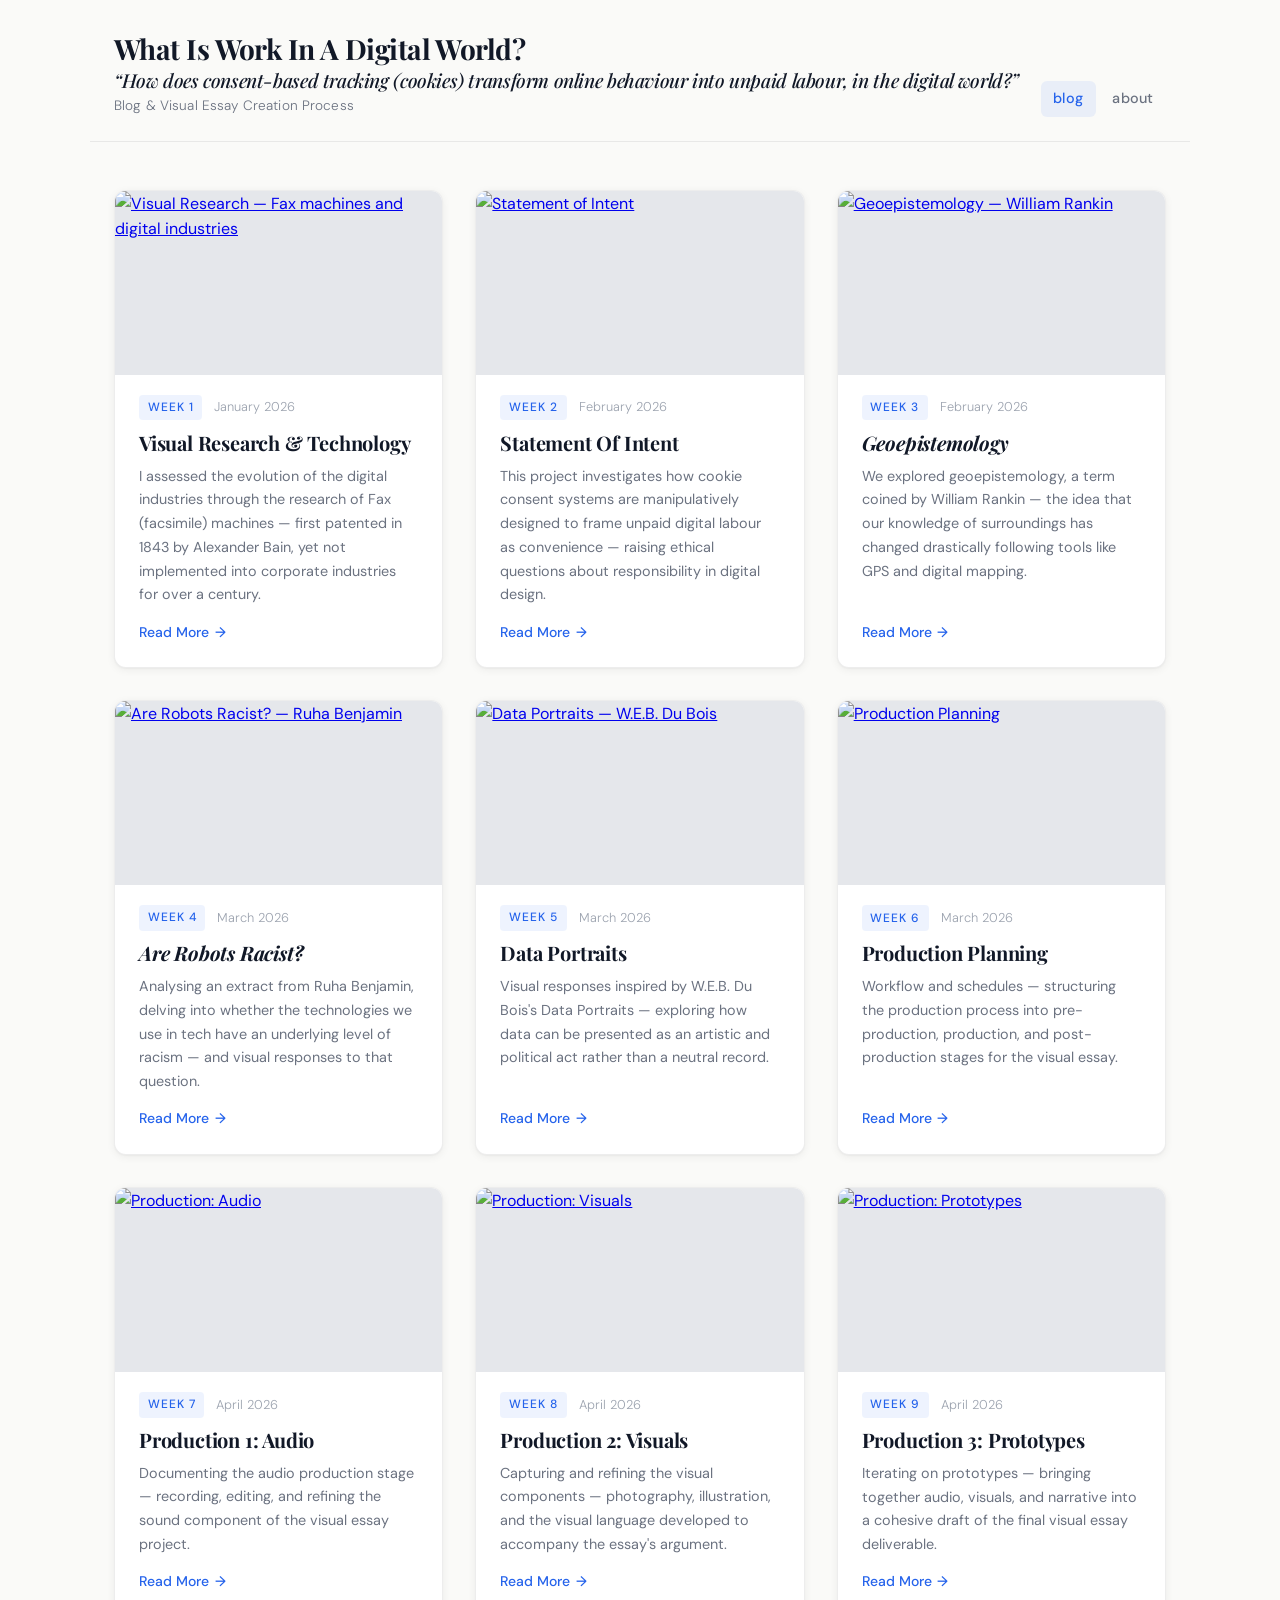
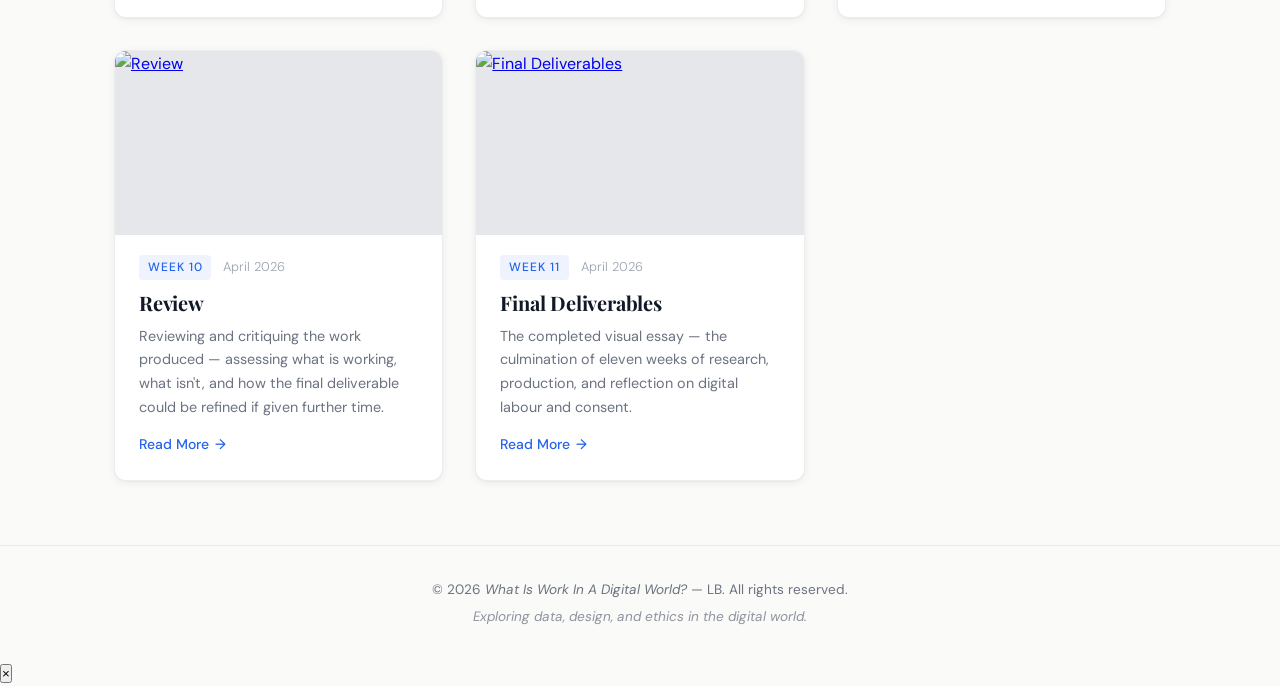
==== index.html @ d159a4d2 "Add files via upload" ====
<!DOCTYPE html>
<html lang="en">

<head>
    <meta charset="UTF-8">
    <meta name="viewport" content="width=device-width, initial-scale=1.0">
    <title>What Is Work In A Digital World?</title>
    <link rel="preconnect" href="https://fonts.googleapis.com">
    <link rel="preconnect" href="https://fonts.gstatic.com" crossorigin>
    <link
        href="https://fonts.googleapis.com/css2?family=Playfair+Display:ital,wght@0,400;0,700;1,400&family=DM+Sans:wght@300;400;500&display=swap"
        rel="stylesheet">
    <link rel="stylesheet" href="styles.css">
</head>

<body>

    <div id="progress-bar"></div>

    <header class="site-header">
        <a href="index.html" class="site-brand">
            <span class="site-title">What Is Work In A Digital World?</span>
            <span class="site-subtitle"><i>“How does consent-based tracking (cookies) transform online behaviour into unpaid labour, in the digital world?” </i></span>
            <span class="site-tagline">Blog & Visual Essay Creation Process</span>
        </a>
        <nav class="site-nav">
            <a href="index.html" class="nav-link active">blog</a>
            <a href="about.html" class="nav-link">about</a>
        </nav>
    </header>

    <main class="blog-index">

        <article class="blog-card" onclick="location.href='posts/week-1.html'" tabindex="0">
            <a href="posts/week-1.html" class="card-image-link">
                <div class="card-image">
                    <img src="images/week-1.jpeg" alt="Visual Research — Fax machines and digital industries">
                </div>
            </a>
            <div class="card-body">
                <div class="card-meta">
                    <span class="card-week">Week 1</span>
                    <span class="card-date">January 2026</span>
                </div>
                <h2 class="card-title"><a href="posts/week-1.html">Visual Research &amp; Technology</a></h2>
                <p class="card-excerpt">I assessed the evolution of the digital industries through the research of Fax
                    (facsimile) machines — first patented in 1843 by Alexander Bain, yet not implemented into corporate
                    industries for over a century.</p>
                <a href="posts/week-1.html" class="card-cta">Read More <span aria-hidden="true">→</span></a>
            </div>
        </article>

        <article class="blog-card" onclick="location.href='posts/week-2.html'" tabindex="0">
            <a href="posts/week-2.html" class="card-image-link">
                <div class="card-image">
                    <img src="images/cookies-1.png" alt="Statement of Intent">
                </div>
            </a>
            <div class="card-body">
                <div class="card-meta">
                    <span class="card-week">Week 2</span>
                    <span class="card-date">February 2026</span>
                </div>
                <h2 class="card-title"><a href="posts/week-2.html">Statement Of Intent</a></h2>
                <p class="card-excerpt">This project investigates how cookie consent systems are manipulatively designed
                    to frame unpaid digital labour as convenience — raising ethical questions about responsibility in
                    digital design.</p>
                <a href="posts/week-2.html" class="card-cta">Read More <span aria-hidden="true">→</span></a>
            </div>
        </article>

        <article class="blog-card" onclick="location.href='posts/week-3.html'" tabindex="0">
            <a href="posts/week-3.html" class="card-image-link">
                <div class="card-image">
                    <img src="images/map-task.jpeg" alt="Geoepistemology — William Rankin">
                </div>
            </a>
            <div class="card-body">
                <div class="card-meta">
                    <span class="card-week">Week 3</span>
                    <span class="card-date">February 2026</span>
                </div>
                <h2 class="card-title"><a href="posts/week-3.html"><i>Geoepistemology</i></a></h2>
                <p class="card-excerpt">We explored geoepistemology, a term coined by William Rankin — the idea that our
                    knowledge of surroundings has changed drastically following tools like GPS and digital mapping.</p>
                <a href="posts/week-3.html" class="card-cta">Read More <span aria-hidden="true">→</span></a>
            </div>
        </article>

        <article class="blog-card" onclick="location.href='posts/week-4.html'" tabindex="0">
            <a href="posts/week-4.html" class="card-image-link">
                <div class="card-image">
                    <img src="images/racism.jpeg" alt="Are Robots Racist? — Ruha Benjamin">
                </div>
            </a>
            <div class="card-body">
                <div class="card-meta">
                    <span class="card-week">Week 4</span>
                    <span class="card-date">March 2026</span>
                </div>
                <h2 class="card-title"><a href="posts/week-4.html"><i>Are Robots Racist?</i></a></h2>
                <p class="card-excerpt">Analysing an extract from Ruha Benjamin, delving into whether the technologies
                    we use in tech have an underlying level of racism — and visual responses to that question.</p>
                <a href="posts/week-4.html" class="card-cta">Read More <span aria-hidden="true">→</span></a>
            </div>
        </article>

        <article class="blog-card" onclick="location.href='posts/week-5.html'" tabindex="0">
            <a href="posts/week-5.html" class="card-image-link">
                <div class="card-image">
                    <img src="images/task-5 img.png" alt="Data Portraits — W.E.B. Du Bois">
                </div>
            </a>
            <div class="card-body">
                <div class="card-meta">
                    <span class="card-week">Week 5</span>
                    <span class="card-date">March 2026</span>
                </div>
                <h2 class="card-title"><a href="posts/week-5.html">Data Portraits</a></h2>
                <p class="card-excerpt">Visual responses inspired by W.E.B. Du Bois's Data Portraits — exploring how
                    data can be presented as an artistic and political act rather than a neutral record.</p>
                <a href="posts/week-5.html" class="card-cta">Read More <span aria-hidden="true">→</span></a>
            </div>
        </article>

        <article class="blog-card" onclick="location.href='posts/week-6.html'" tabindex="0">
            <a href="posts/week-6.html" class="card-image-link">
                <div class="card-image">
                    <img src="images/planning.jpg" alt="Production Planning">
                </div>
            </a>
            <div class="card-body">
                <div class="card-meta">
                    <span class="card-week">Week 6</span>
                    <span class="card-date">March 2026</span>
                </div>
                <h2 class="card-title"><a href="posts/week-6.html">Production Planning</a></h2>
                <p class="card-excerpt">Workflow and schedules — structuring the production process into pre-production,
                    production, and post-production stages for the visual essay.</p>
                <a href="posts/week-6.html" class="card-cta">Read More <span aria-hidden="true">→</span></a>
            </div>
        </article>

        <article class="blog-card" onclick="location.href='posts/week-7.html'" tabindex="0">
            <a href="posts/week-7.html" class="card-image-link">
                <div class="card-image">
                    <img src="images/audio.jpg" alt="Production: Audio">
                </div>
            </a>
            <div class="card-body">
                <div class="card-meta">
                    <span class="card-week">Week 7</span>
                    <span class="card-date">April 2026</span>
                </div>
                <h2 class="card-title"><a href="posts/week-7.html">Production 1: Audio</a></h2>
                <p class="card-excerpt">Documenting the audio production stage — recording, editing, and refining the
                    sound component of the visual essay project.</p>
                <a href="posts/week-7.html" class="card-cta">Read More <span aria-hidden="true">→</span></a>
            </div>
        </article>

        <article class="blog-card" onclick="location.href='posts/week-8.html'" tabindex="0">
            <a href="posts/week-8.html" class="card-image-link">
                <div class="card-image">
                    <img src="images/video.jpg" alt="Production: Visuals">
                </div>
            </a>
            <div class="card-body">
                <div class="card-meta">
                    <span class="card-week">Week 8</span>
                    <span class="card-date">April 2026</span>
                </div>
                <h2 class="card-title"><a href="posts/week-8.html">Production 2: Visuals</a></h2>
                <p class="card-excerpt">Capturing and refining the visual components — photography, illustration, and
                    the visual language developed to accompany the essay's argument.</p>
                <a href="posts/week-8.html" class="card-cta">Read More <span aria-hidden="true">→</span></a>
            </div>
        </article>

        <article class="blog-card" onclick="location.href='posts/week-9.html'" tabindex="0">
            <a href="posts/week-9.html" class="card-image-link">
                <div class="card-image">
                    <img src="images/prototype.png" alt="Production: Prototypes">
                </div>
            </a>
            <div class="card-body">
                <div class="card-meta">
                    <span class="card-week">Week 9</span>
                    <span class="card-date">April 2026</span>
                </div>
                <h2 class="card-title"><a href="posts/week-9.html">Production 3: Prototypes</a></h2>
                <p class="card-excerpt">Iterating on prototypes — bringing together audio, visuals, and narrative into a
                    cohesive draft of the final visual essay deliverable.</p>
                <a href="posts/week-9.html" class="card-cta">Read More <span aria-hidden="true">→</span></a>
            </div>
        </article>

        <article class="blog-card" onclick="location.href='posts/week-10.html'" tabindex="0">
            <a href="posts/week-10.html" class="card-image-link">
                <div class="card-image">
                    <img src="images/review.jpg" alt="Review">
                </div>
            </a>
            <div class="card-body">
                <div class="card-meta">
                    <span class="card-week">Week 10</span>
                    <span class="card-date">April 2026</span>
                </div>
                <h2 class="card-title"><a href="posts/week-10.html">Review</a></h2>
                <p class="card-excerpt">Reviewing and critiquing the work produced — assessing what is working,
                    what isn't, and how the final deliverable could be refined if given further time.</p>
                <a href="posts/week-10.html" class="card-cta">Read More <span aria-hidden="true">→</span></a>
            </div>
        </article>

        <article class="blog-card" onclick="location.href='posts/week-11.html'" tabindex="0">
            <a href="posts/week-11.html" class="card-image-link">
                <div class="card-image">
                    <img src="images/finish.jpg" alt="Final Deliverables">
                </div>
            </a>
            <div class="card-body">
                <div class="card-meta">
                    <span class="card-week">Week 11</span>
                    <span class="card-date">April 2026</span>
                </div>
                <h2 class="card-title"><a href="posts/week-11.html">Final Deliverables</a></h2>
                <p class="card-excerpt">The completed visual essay — the culmination of
                    eleven weeks of research, production, and reflection on digital labour and consent.</p>
                <a href="posts/week-11.html" class="card-cta">Read More <span aria-hidden="true">→</span></a>
            </div>
        </article>

    </main>

    <footer class="site-footer">
        <div class="footer-content">
            <p>&copy; 2026 <i>What Is Work In A Digital World?</i> &mdash; LB. All rights reserved.</p>
            <p class="footer-tagline">Exploring data, design, and ethics in the digital world.</p>
        </div>
    </footer>

    <script src="script.js"></script>

    <svg id="cookie-cursor" viewBox="0 0 36 36" xmlns="http://www.w3.org/2000/svg"
        style="position:fixed; width:36px; height:36px; pointer-events:none; transform:translate(-50%,-50%); z-index:9999; display:none;">
        <circle cx="18" cy="18" r="16" fill="#d4955a" />
        <circle cx="12" cy="13" r="3" fill="#7a4a1e" />
        <circle cx="22" cy="11" r="2" fill="#7a4a1e" />
        <circle cx="24" cy="22" r="2.5" fill="#7a4a1e" />
        <circle cx="13" cy="23" r="2" fill="#7a4a1e" />
        <circle cx="18" cy="19" r="3.5" fill="#7a4a1e" />
        <circle cx="18" cy="18" r="16" fill="none" stroke="#b87a3d" stroke-width="1.5" />
    </svg>

    <style>
        * {
            cursor: none;
        }
    </style>

</body>

</html>
---- styles.css ----
/* =============================================
   WHAT IS WORK IN A DIGITAL WORLD? — styles.css
   Blog Index — Card Grid Layout
   ============================================= */

@import url('https://fonts.googleapis.com/css2?family=Playfair+Display:ital,wght@0,400;0,700;1,400&family=DM+Sans:wght@300;400;500&display=swap');

/* --- CSS Variables --- */
:root {
    --bg: #fafaf8;
    --bg-card: #ffffff;
    --text: #111827;
    --text-muted: #6b7280;
    --text-light: #9ca3af;
    --accent: #2563eb;
    --accent-hover: #1d4ed8;
    --border: rgba(0, 0, 0, 0.07);
    --shadow-card: 0 2px 8px rgba(0, 0, 0, 0.06), 0 1px 2px rgba(0, 0, 0, 0.04);
    --shadow-hover: 0 12px 32px rgba(0, 0, 0, 0.10), 0 2px 6px rgba(0, 0, 0, 0.05);
    --radius: 12px;
    --font-display: 'Playfair Display', Georgia, serif;
    --font-body: 'DM Sans', ui-sans-serif, system-ui, sans-serif;
}

@media (prefers-color-scheme: dark) {
    :root {
        --bg: #0d1117;
        --bg-card: #161b22;
        --text: #e6eef8;
        --text-muted: #8b949e;
        --text-light: #6e7681;
        --accent: #60a5fa;
        --accent-hover: #93c5fd;
        --border: rgba(255, 255, 255, 0.06);
        --shadow-card: 0 2px 8px rgba(0, 0, 0, 0.4);
        --shadow-hover: 0 12px 32px rgba(0, 0, 0, 0.6);
    }
}

/* --- Reset & Base --- */
*, *::before, *::after { box-sizing: border-box; margin: 0; padding: 0; }

html { scroll-behavior: smooth; }

body {
    background-color: var(--bg);
    color: var(--text);
    font-family: var(--font-body);
    font-weight: 400;
    line-height: 1.6;
    -webkit-font-smoothing: antialiased;
    -moz-osx-font-smoothing: grayscale;
}

/* --- Progress Bar --- */
#progress-bar {
    position: fixed;
    top: 0; left: 0;
    height: 3px;
    background: linear-gradient(90deg, var(--accent), #7c3aed);
    width: 0%;
    transition: width 0.1s ease;
    z-index: 100;
}

/* --- Site Header --- */
.site-header {
    max-width: 1100px;
    margin: 0 auto;
    padding: 2rem 1.5rem 1.5rem;
    display: flex;
    align-items: flex-end;
    justify-content: space-between;
    gap: 1rem;
    border-bottom: 1px solid var(--border);
    margin-bottom: 3rem;
}

.site-brand {
    text-decoration: none;
    display: flex;
    flex-direction: column;
    gap: 0.2rem;
}

.site-title {
    font-family: var(--font-display);
    font-size: clamp(1.2rem, 3vw, 1.75rem);
    font-weight: 700;
    color: var(--text);
    line-height: 1.2;
    letter-spacing: -0.02em;
}

.site-subtitle {
    font-family: var(--font-display);
    font-size: clamp(0.8rem, 2.8vw, 1.2rem);
    font-weight: 500;
    color: var(--text);
    line-height: 1.2;
    letter-spacing: -0.02em;
}

.site-tagline {
    font-size: 0.85rem;
    color: var(--text-muted);
    font-weight: 300;
    letter-spacing: 0.01em;
}

/* --- Site Nav (header) --- */
.site-nav {
    display: flex;
    align-items: center;
    gap: 0.25rem;
    flex-shrink: 0;
}

.nav-link {
    text-decoration: none;
    font-size: 0.9rem;
    font-weight: 500;
    color: var(--text-muted);
    padding: 0.4rem 0.8rem;
    border-radius: 6px;
    transition: color 0.15s ease, background 0.15s ease;
    text-transform: lowercase;
    letter-spacing: 0.01em;
}

.nav-link:hover {
    color: var(--text);
    background: var(--border);
}

.nav-link.active {
    color: var(--accent);
    background: rgba(37, 99, 235, 0.08);
    font-weight: 500;
}

/* --- Blog Index Grid --- */
.blog-index {
    max-width: 1100px;
    margin: 0 auto;
    padding: 0 1.5rem 4rem;
    display: grid;
    grid-template-columns: repeat(auto-fill, minmax(320px, 1fr));
    gap: 2rem;
}

/* --- Blog Card --- */
.blog-card {
    background: var(--bg-card);
    border-radius: var(--radius);
    border: 1px solid var(--border);
    box-shadow: var(--shadow-card);
    overflow: hidden;
    display: flex;
    flex-direction: column;
    cursor: pointer;
    transition: transform 0.25s cubic-bezier(0.34, 1.56, 0.64, 1),
                box-shadow 0.25s ease;

    /* Fade-in on load */
    opacity: 0;
    transform: translateY(24px);
    animation: card-in 0.5s cubic-bezier(0.34, 1.56, 0.64, 1) forwards;
}

.blog-card:nth-child(1)  { animation-delay: 0.05s; }
.blog-card:nth-child(2)  { animation-delay: 0.10s; }
.blog-card:nth-child(3)  { animation-delay: 0.15s; }
.blog-card:nth-child(4)  { animation-delay: 0.20s; }
.blog-card:nth-child(5)  { animation-delay: 0.25s; }
.blog-card:nth-child(6)  { animation-delay: 0.30s; }
.blog-card:nth-child(7)  { animation-delay: 0.35s; }
.blog-card:nth-child(8)  { animation-delay: 0.40s; }
.blog-card:nth-child(9)  { animation-delay: 0.45s; }
.blog-card:nth-child(10) { animation-delay: 0.50s; }
.blog-card:nth-child(11) { animation-delay: 0.55s; }

@keyframes card-in {
    to { opacity: 1; transform: translateY(0); }
}

.blog-card:hover {
    transform: translateY(-6px);
    box-shadow: var(--shadow-hover);
}

.blog-card:focus-visible {
    outline: 2px solid var(--accent);
    outline-offset: 2px;
}

/* Card image */
.card-image-link { display: block; }

.card-image {
    width: 100%;
    aspect-ratio: 16 / 9;
    overflow: hidden;
    background: #e5e7eb;
}

.card-image img {
    width: 100%;
    height: 100%;
    object-fit: cover;
    display: block;
    transition: transform 0.4s ease;
}

.blog-card:hover .card-image img {
    transform: scale(1.04);
}

/* Card body */
.card-body {
    padding: 1.25rem 1.5rem 1.5rem;
    display: flex;
    flex-direction: column;
    gap: 0.6rem;
    flex: 1;
}

.card-meta {
    display: flex;
    align-items: center;
    gap: 0.75rem;
}

.card-week {
    font-size: 0.75rem;
    font-weight: 500;
    color: var(--accent);
    text-transform: uppercase;
    letter-spacing: 0.08em;
    background: rgba(37, 99, 235, 0.08);
    padding: 0.2rem 0.55rem;
    border-radius: 4px;
}

.card-date {
    font-size: 0.8rem;
    color: var(--text-light);
    font-weight: 300;
}

.card-title {
    font-family: var(--font-display);
    font-size: 1.25rem;
    font-weight: 700;
    line-height: 1.25;
    letter-spacing: -0.01em;
}

.card-title a {
    text-decoration: none;
    color: var(--text);
    transition: color 0.15s ease;
}

.card-title a:hover {
    color: var(--accent);
}

.card-excerpt {
    font-size: 0.9rem;
    color: var(--text-muted);
    line-height: 1.65;
    flex: 1;
}

.card-cta {
    display: inline-flex;
    align-items: center;
    gap: 0.35rem;
    text-decoration: none;
    font-size: 0.875rem;
    font-weight: 500;
    color: var(--accent);
    margin-top: 0.25rem;
    transition: gap 0.2s ease, color 0.15s ease;
}

.card-cta:hover {
    gap: 0.6rem;
    color: var(--accent-hover);
}

/* --- Footer --- */
.site-footer {
    border-top: 1px solid var(--border);
    padding: 2rem 1.5rem;
    text-align: center;
}

.footer-content p {
    font-size: 0.85rem;
    color: var(--text-muted);
    line-height: 1.7;
}

.footer-tagline {
    font-style: italic;
    opacity: 0.75;
    margin-top: 0.25rem;
}

/* --- Responsive --- */
@media (max-width: 640px) {
    .site-header {
        flex-direction: column;
        align-items: flex-start;
        padding: 1.25rem 1rem 1rem;
        margin-bottom: 1.5rem;
    }

    .blog-index {
        padding: 0 1rem 3rem;
        grid-template-columns: 1fr;
        gap: 1.25rem;
    }

    .card-body {
        padding: 1rem 1.25rem 1.25rem;
    }
}

@media (max-width: 900px) and (min-width: 641px) {
    .blog-index {
        grid-template-columns: repeat(2, 1fr);
    }
}
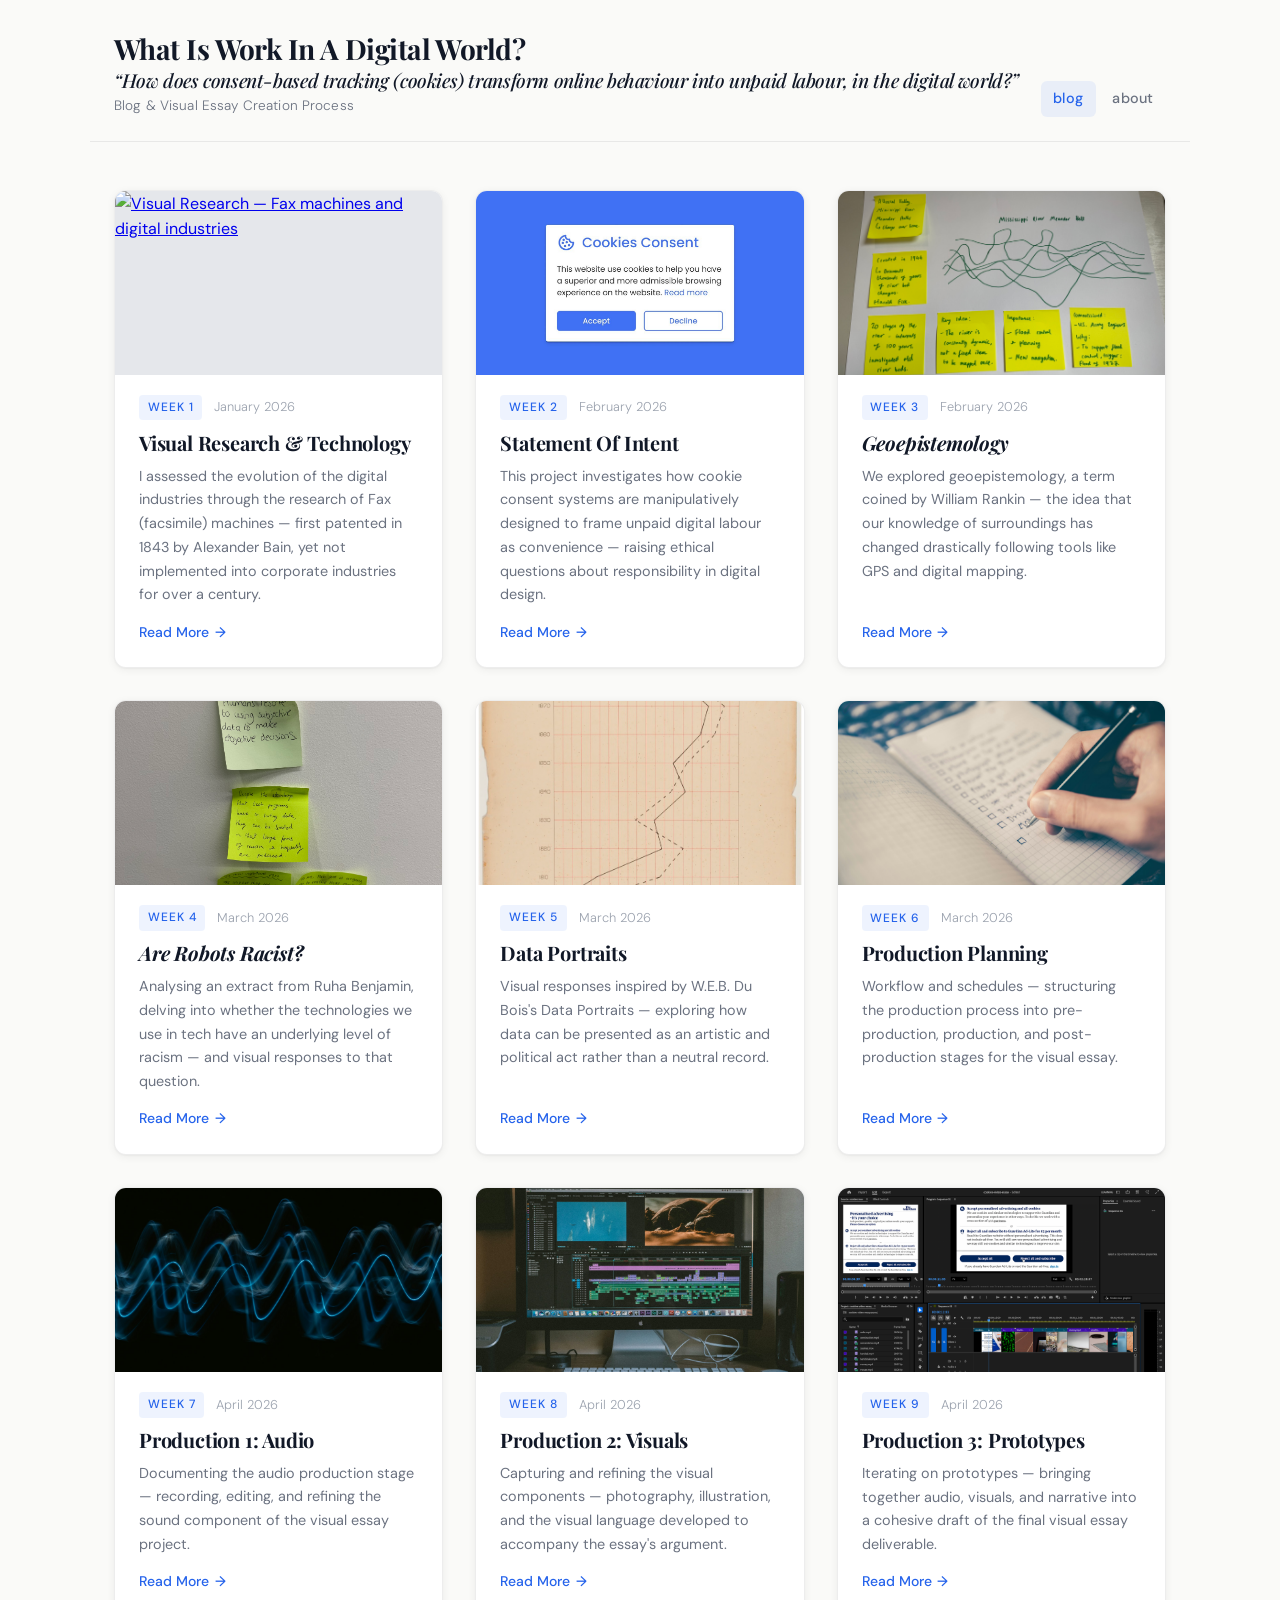
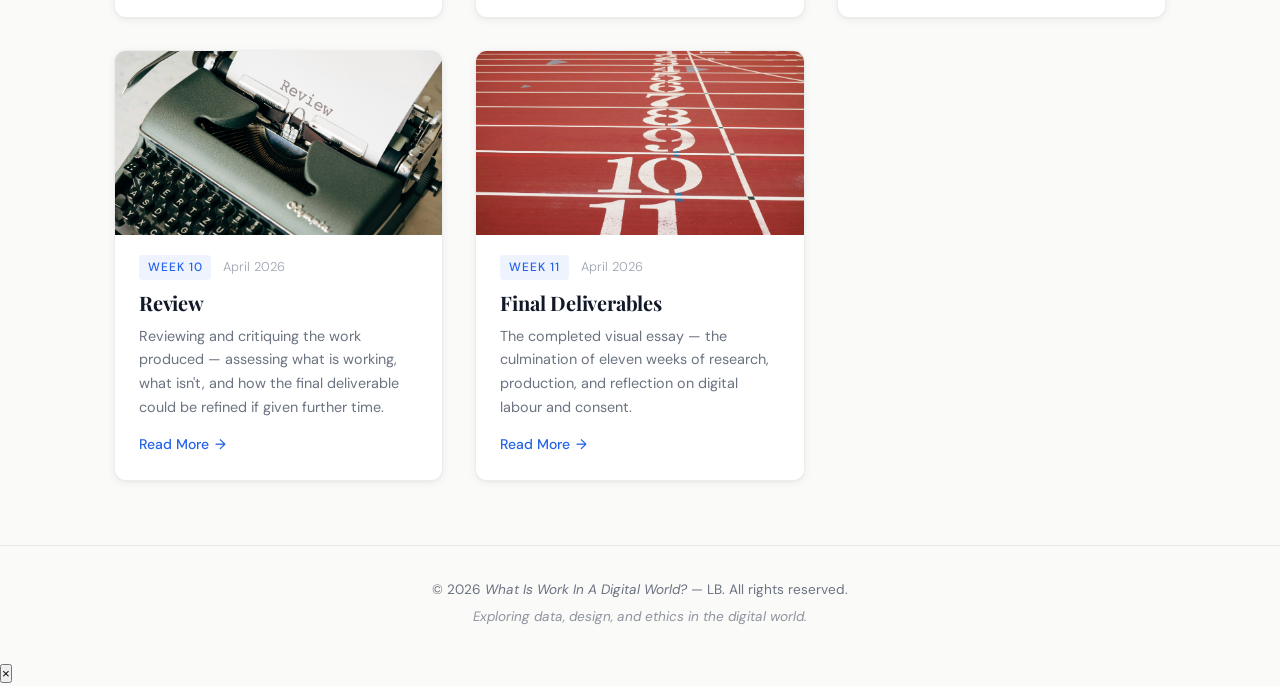
==== commit 17efe383: "Add files via upload" ====
--- a/index.html
+++ b/index.html
@@ -11,6 +11,7 @@
         href="https://fonts.googleapis.com/css2?family=Playfair+Display:ital,wght@0,400;0,700;1,400&family=DM+Sans:wght@300;400;500&display=swap"
         rel="stylesheet">
     <link rel="stylesheet" href="styles.css">
+    <link rel="icon" href="data:image/svg+xml,<svg xmlns='http://www.w3.org/2000/svg' viewBox='0 0 100 100'><text y='.9em' font-size='90'>🍪</text></svg>">
 </head>
 
 <body>
